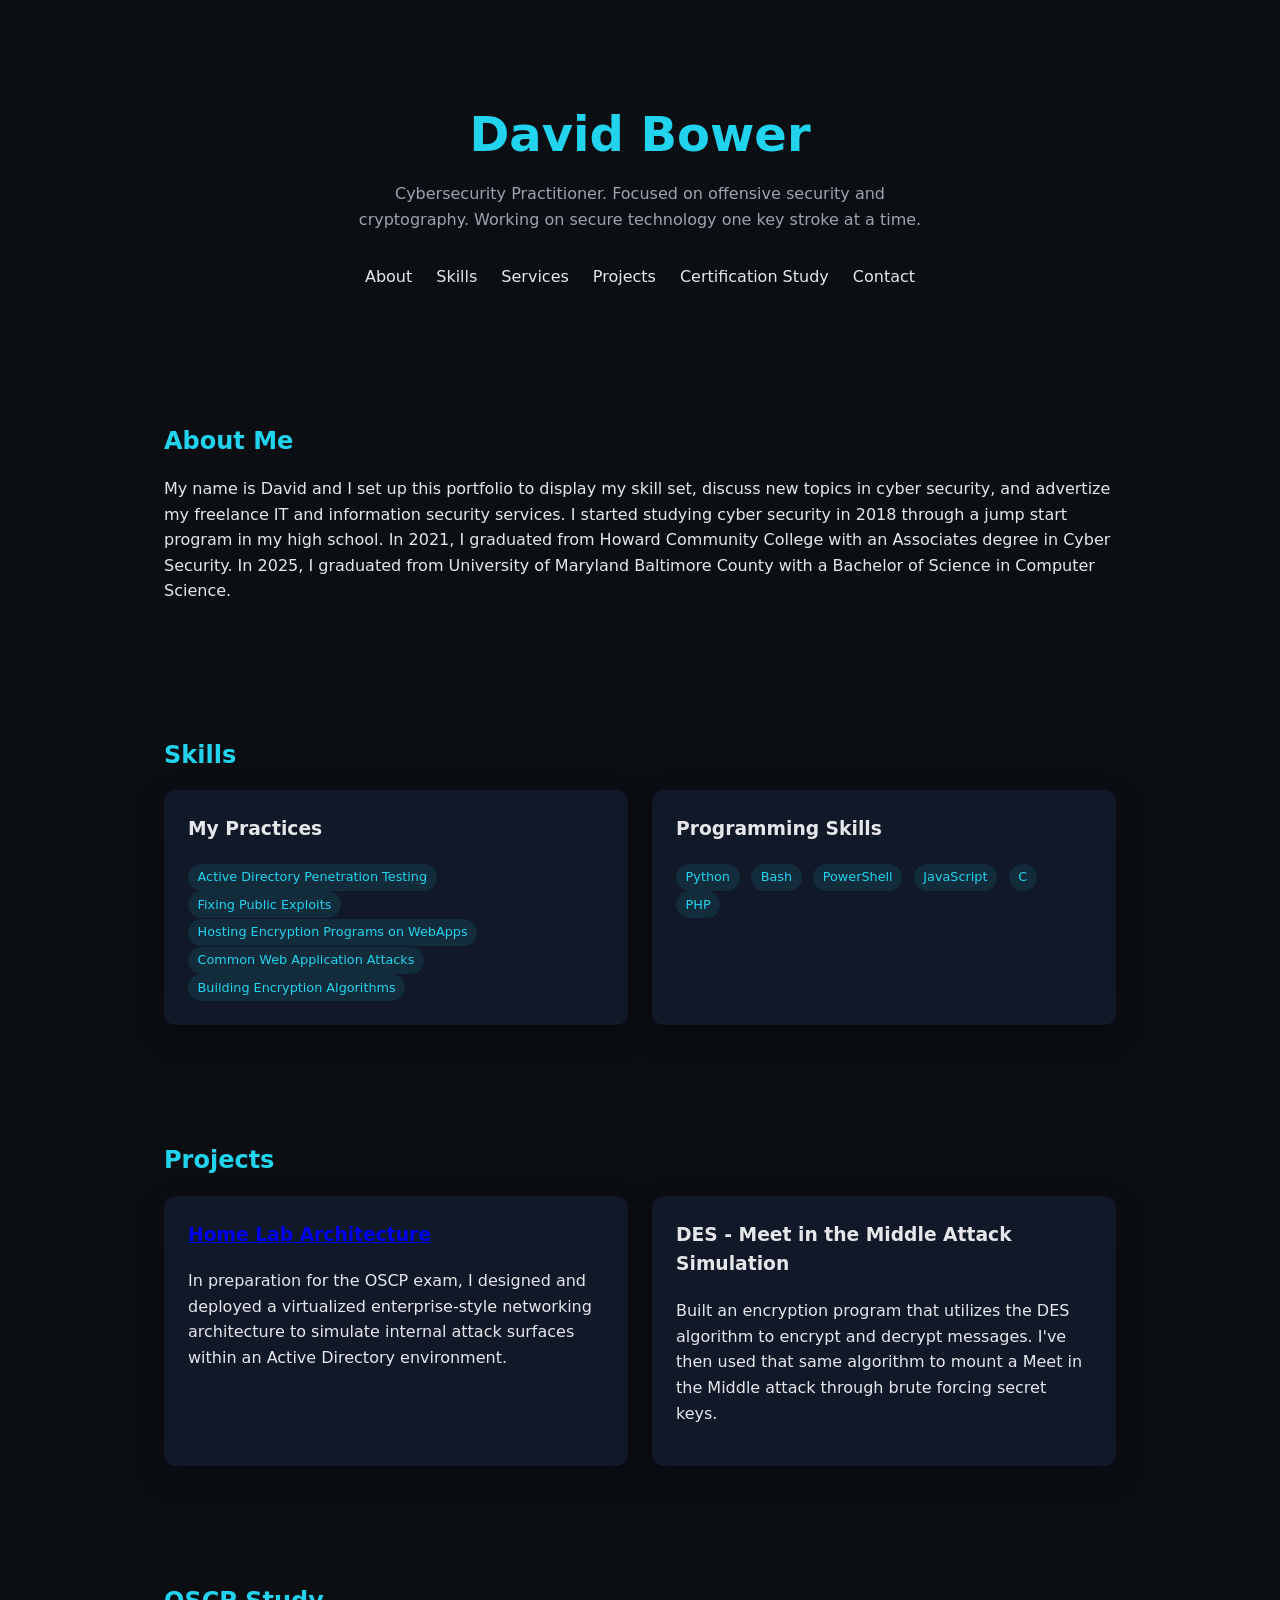
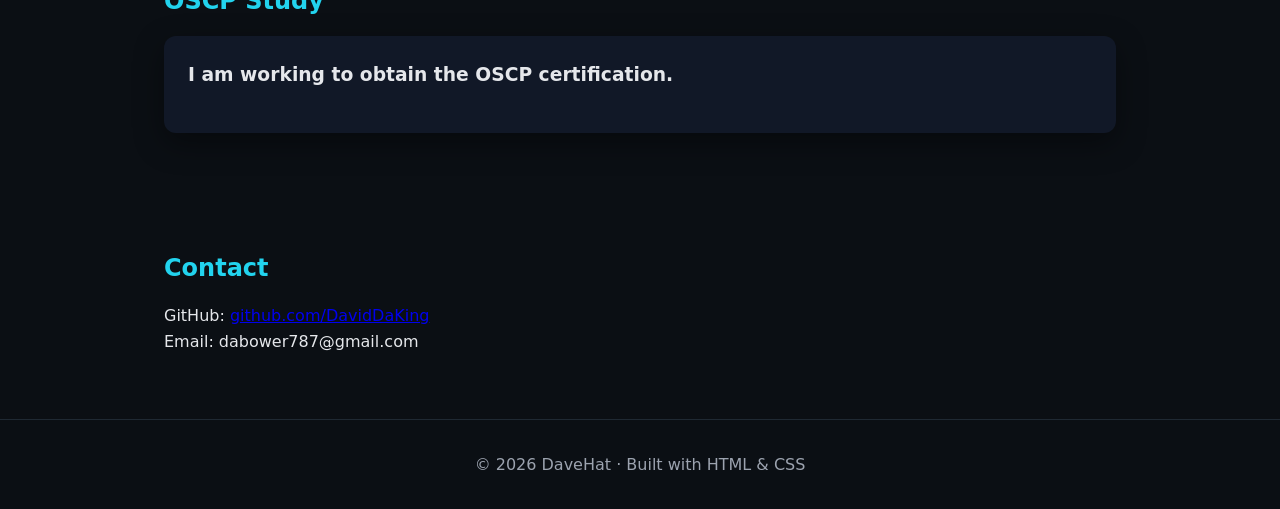
==== index.html @ ad840921 "Update index.html" ====
<!DOCTYPE html>
<html lang="en">
<head>
  <meta charset="UTF-8" />
  <meta name="viewport" content="width=device-width, initial-scale=1.0" />
  <title>DaveHat | Cybersecurity Portfolio</title>
  <link rel="stylesheet" href="myStyle.css">
  <link rel="icon" type="image/svg+xml" href="/images/favicon.svg">
</head>
<body>

<header>
  <h1>David Bower</h1>
  <p>Cybersecurity Practitioner. Focused on offensive security and cryptography. Working on secure technology one key stroke at a time.</p>
  <nav>
    <a href="#about">About</a>
    <a href="#skills">Skills</a>
    <a href="services.html">Services</a>
    <a href="#projects">Projects</a>
    <a href="#writeups">Certification Study</a>
    <a href="#contact">Contact</a>
  </nav>
</header>

<section id="about">
  <h2>About Me</h2>
  <p>
    My name is David and I set up this portfolio to display my skill set, discuss new topics in cyber security, 
    and advertize my freelance IT and information security services. I started studying cyber security in 2018 through a jump start program in my high school. In 2021, I graduated from Howard
    Community College with an Associates degree in Cyber Security. In 2025, I graduated from University of Maryland Baltimore County with a Bachelor of Science in Computer Science.

    <!-- Talk about experience next?  -->
  </p>
</section>

<section id="skills">
  <h2>Skills</h2>
  <div class="grid">
    <div class="card">
      <h3>My Practices</h3>
      <span class="tag">Active Directory Penetration Testing</span>
      <span class="tag">Fixing Public Exploits</span>
      <span class="tag">Hosting Encryption Programs on WebApps</span>
      <span class="tag">Common Web Application Attacks</span>
      <span class="tag">Building Encryption Algorithms</span>
    </div>
    <div class="card">
      <h3>Programming Skills</h3>
      <span class="tag">Python</span>
      <span class="tag">Bash</span>
      <span class="tag">PowerShell</span>
      <span class="tag">JavaScript</span>
      <span class="tag">C</span>
      <span class="tag">PHP</span>
    </div>
  </div>
</section>

<section id="projects">
  <!-- Questions to answer : Home Lab Architecture (EXAMPLE)

    - Put this in a document to display on the site. 

    1. What problem am I solving? 

      Throughout my process of studying for the OSCP, I found that there were too few Active Directory labs. The ones that were available 
      seemed to have hit the same subjects repeatedly. 

    2. Why does that problem matter? 

      This problem had to be solved for the purpose of preparation. I felt the need of having to go through every possible attack surface, leave no stone unturned,
      and learn more about developing enterprise networks and securing them.

    3. What did I do? 

      I virtualized an "OSCP-Style" active directory lab environment. This consisted of a Domain Controller, Windows Server 2022, and a Windows 11 machine. 

    4. How did I do it? 

      I used proxmox for virtual machines, OPNSense for routing and firewall rules, and Kali Linux for executing offensive security tools. 

    5. What challenges did I hit? 

      Lots of routing issues. I had to set up routing per OSCP requirements. The internal computers were not allowed to communicate with external sources.

    6. How did I solve these challenges? 

      Persistence 

    7. Result 

      Working lab, able to emulate any attack surfaces I want. I can go down an arbitrary list, take good notes, and be well prepared for the exam. 

  -->
  <h2>Projects</h2>
  <div class="grid">
    <div class="card">
      <h3><a href="projects/netArch.html">Home Lab Architecture</a></h3>
      <p>
        In preparation for the OSCP exam, I designed and deployed a virtualized enterprise-style networking architecture
        to simulate internal attack surfaces within an Active Directory environment. 
      </p>
    </div>
    <div class="card">
      <h3>DES - Meet in the Middle Attack Simulation</h3>
      <p>Built an encryption program that utilizes the DES algorithm to encrypt and decrypt messages. 
        I've then used that same algorithm to mount a Meet in the Middle attack through brute forcing secret keys.
      </p>
    </div>
    <!-- <div class="card">
      <h3>Exploit Scraper</h3>
      <p>Python tool that scrapes Exploit-DB and outputs JSON for research workflows.</p>
    </div> -->
  </div>
</section>

<section id="writeups">
  <h2>OSCP Study</h2>
  <div class="grid">
    <div class="card">
      <h3>I am working to obtain the OSCP certification.</h3>
      <!-- Display OSCP methodology. -->
      <!-- Share write ups of HTB boxes to showcase documentation skills -->
    </div>
  </div>
</section>

<section id="contact">
  <h2>Contact</h2>
  <p>
    GitHub: <a href="https://github.com/DavidDaKing" target="_blank">github.com/DavidDaKing</a><br />
    Email: dabower787@gmail.com
  </p>
</section>

<footer>
  © 2026 DaveHat · Built with HTML & CSS
</footer>

</body>
</html>
---- myStyle.css ----
:root {
    --bg: #0b0f14;
    --card: #111827;
    --accent: #22d3ee;
    --text: #e5e7eb;
    --muted: #9ca3af;
}

* {
    box-sizing: border-box;
}

body {
    margin: 0;
    font-family: system-ui, -apple-system, BlinkMacSystemFont, sans-serif;
    background: var(--bg);
    color: var(--text);
    line-height: 1.6;
}

header {
    padding: 4rem 1.5rem;
    text-align: center;
}

header h1 {
    font-size: 3rem;
    margin-bottom: 0.5rem;
    color: var(--accent);
}

header p {
    color: var(--muted);
    max-width: 600px;
    margin: 0 auto;
}

nav {
    display: flex;
    justify-content: center;
    gap: 1.5rem;
    margin-top: 2rem;
}

nav a {
    color: var(--text);
    text-decoration: none;
    font-weight: 500;
}

nav a:hover {
    color: var(--accent);
}

section {
    max-width: 1000px;
    margin: 0 auto;
    padding: 3rem 1.5rem;
}

h2 {
    color: var(--accent);
    margin-bottom: 1rem;
}

.grid {
    display: grid;
    grid-template-columns: repeat(auto-fit, minmax(250px, 1fr));
    gap: 1.5rem;
}

.card {
    background: var(--card);
    padding: 1.5rem;
    border-radius: 12px;
    box-shadow: 0 10px 30px rgba(0, 0, 0, 0.4);
}

.card h3 {
    margin-top: 0;
}

footer {
    text-align: center;
    padding: 2rem;
    color: var(--muted);
    border-top: 1px solid #1f2933;
}

.tag {
    display: inline-block;
    background: rgba(34, 211, 238, 0.1);
    color: var(--accent);
    padding: 0.2rem 0.6rem;
    border-radius: 999px;
    font-size: 0.8rem;
    margin-right: 0.4rem;
}
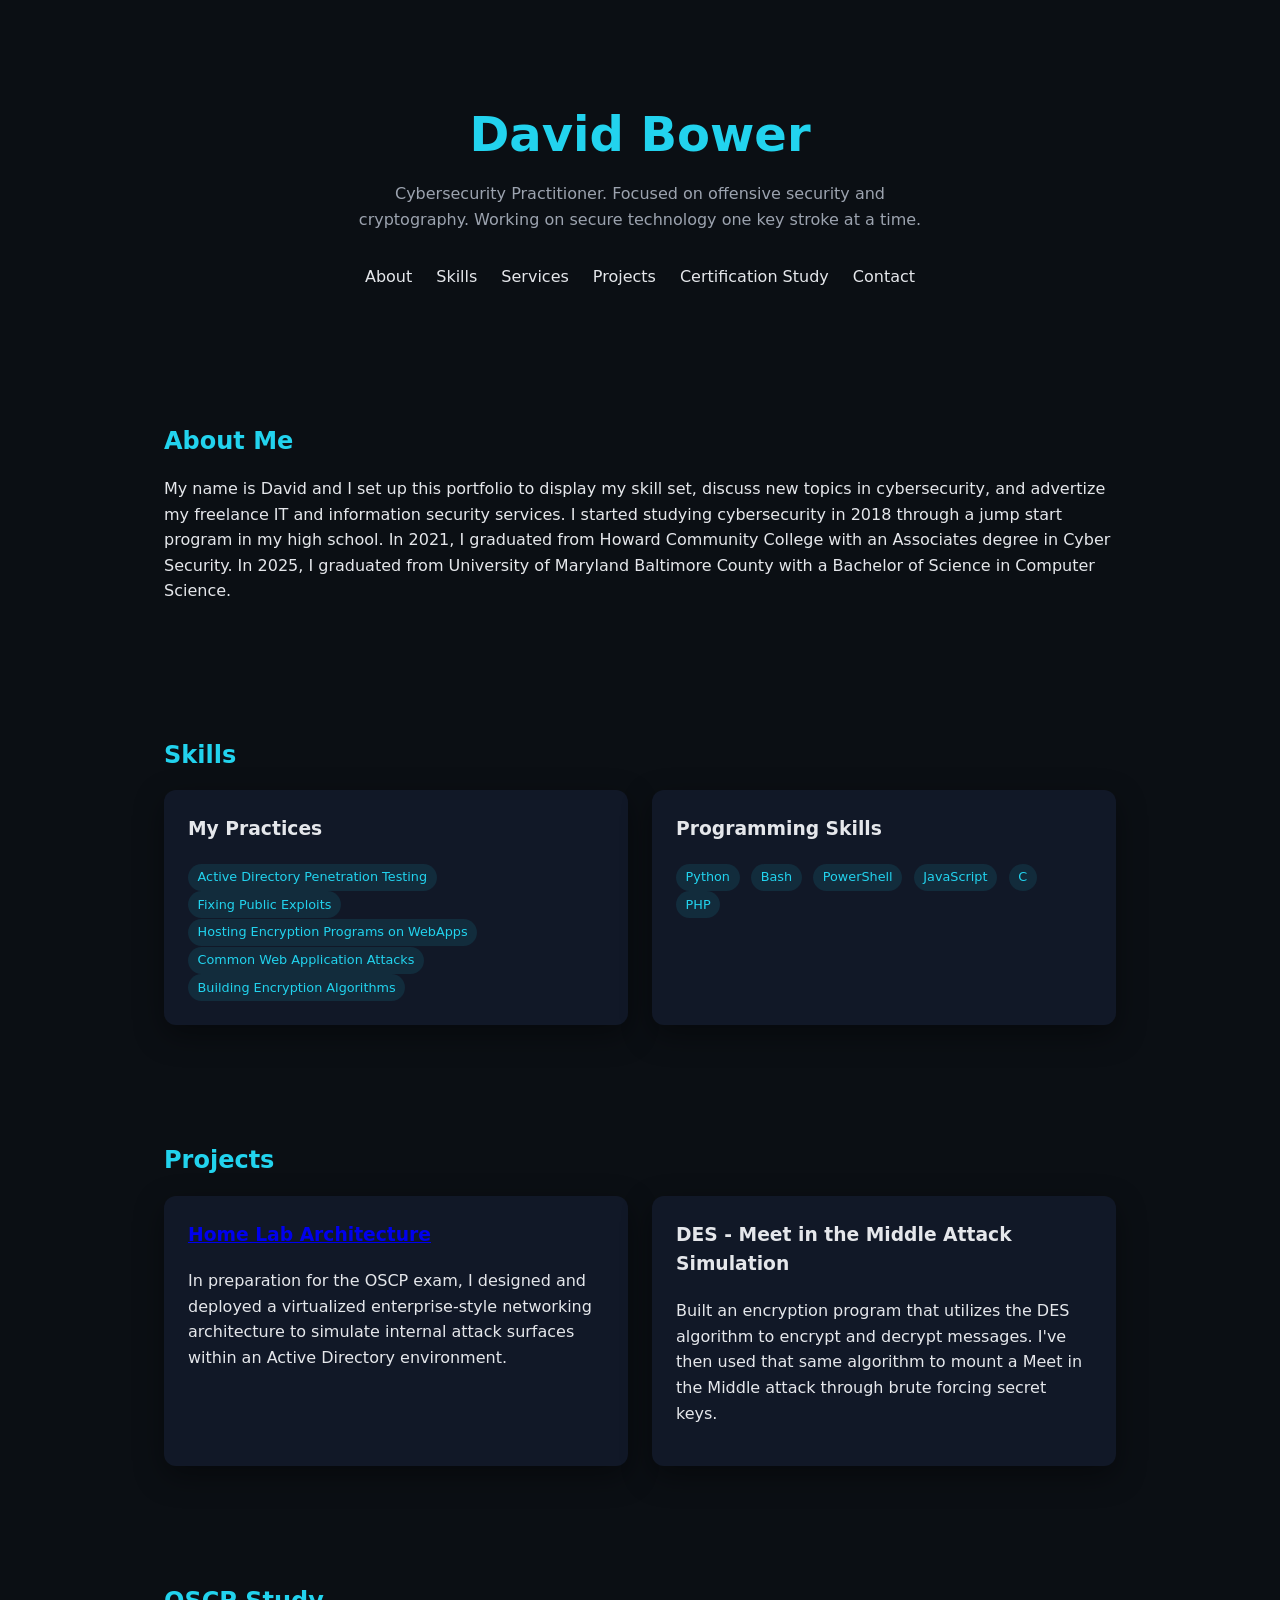
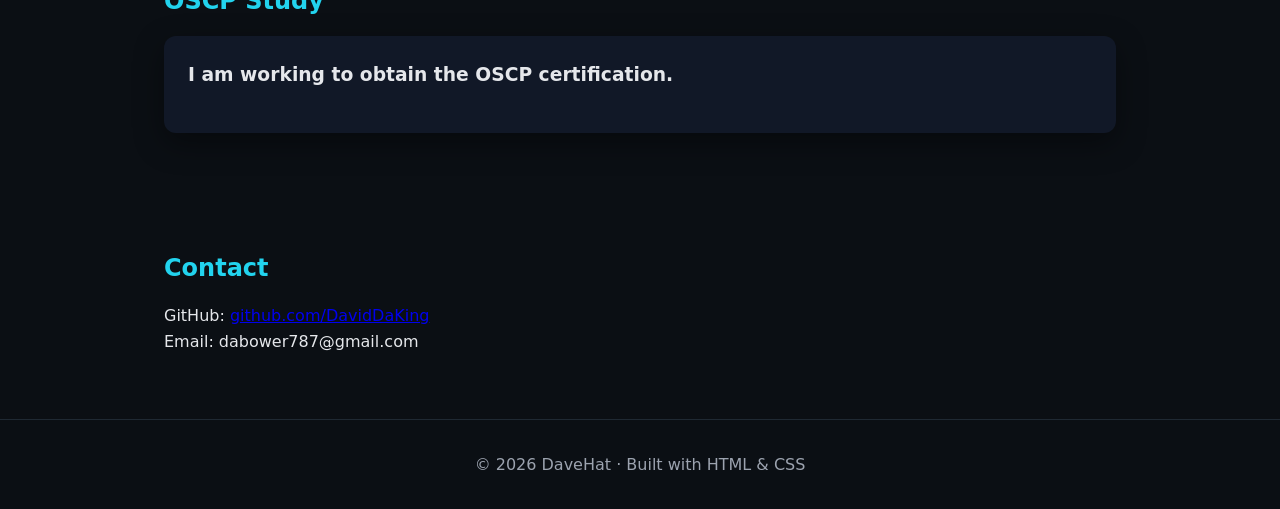
==== commit 642e02c4: "Update index.html" ====
--- a/index.html
+++ b/index.html
@@ -25,8 +25,8 @@
 <section id="about">
   <h2>About Me</h2>
   <p>
-    My name is David and I set up this portfolio to display my skill set, discuss new topics in cyber security, 
-    and advertize my freelance IT and information security services. I started studying cyber security in 2018 through a jump start program in my high school. In 2021, I graduated from Howard
+    My name is David and I set up this portfolio to display my skill set, discuss new topics in cybersecurity, 
+    and advertize my freelance IT and information security services. I started studying cybersecurity in 2018 through a jump start program in my high school. In 2021, I graduated from Howard
     Community College with an Associates degree in Cyber Security. In 2025, I graduated from University of Maryland Baltimore County with a Bachelor of Science in Computer Science.
 
     <!-- Talk about experience next?  -->
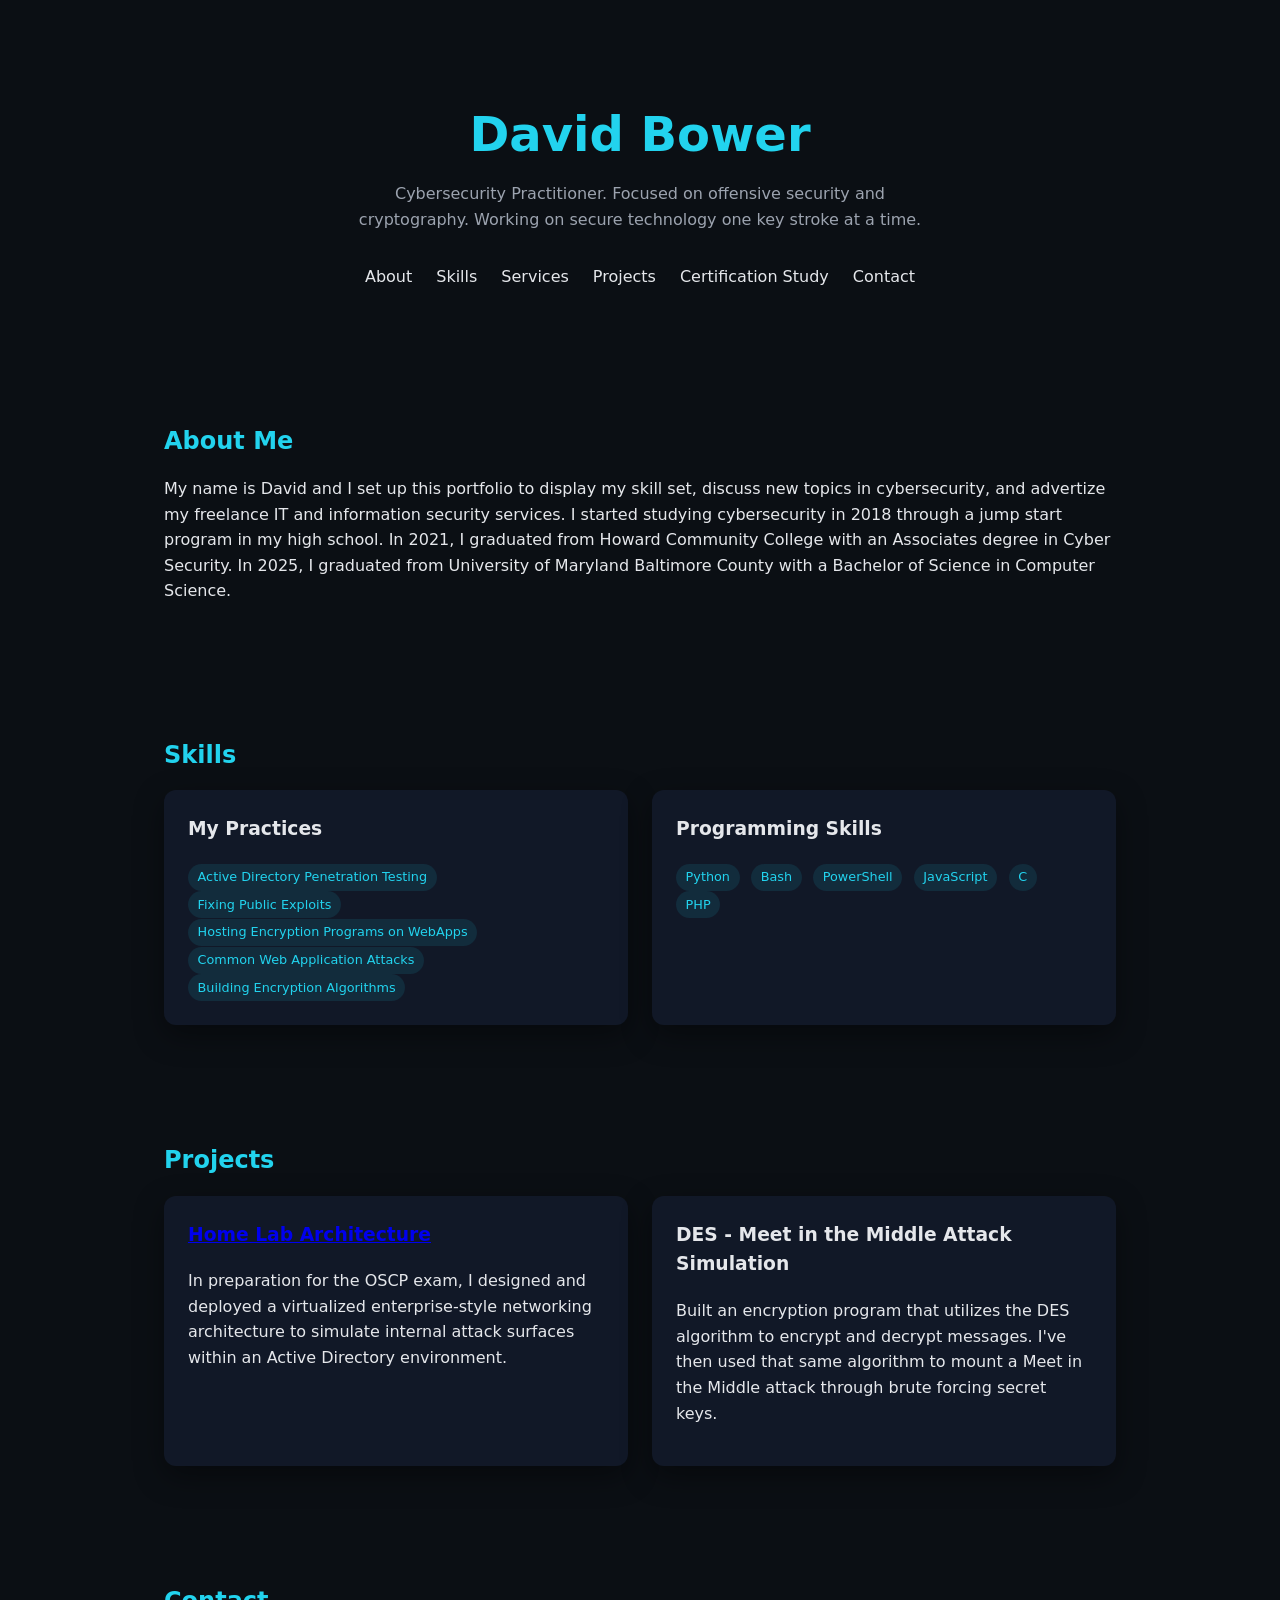
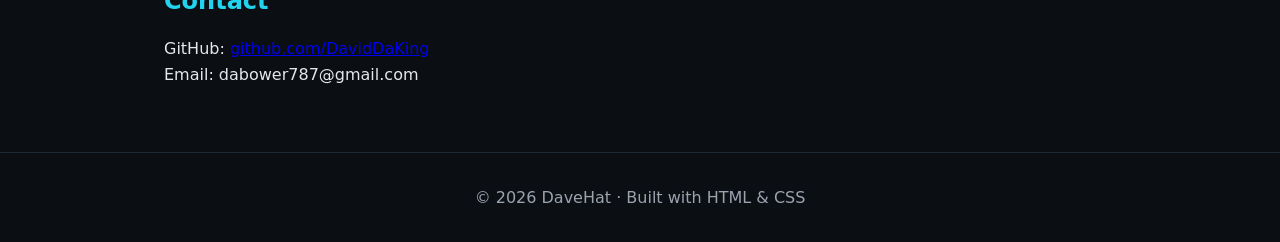
==== commit 1ead6c42: "New Page - Write-ups" ====
--- a/index.html
+++ b/index.html
@@ -5,7 +5,9 @@
   <meta name="viewport" content="width=device-width, initial-scale=1.0" />
   <title>DaveHat | Cybersecurity Portfolio</title>
   <link rel="stylesheet" href="myStyle.css">
-  <link rel="icon" type="image/svg+xml" href="/images/favicon.svg">
+  <link
+  rel="icon"
+  href='data:image/svg+xml,<svg xmlns="http://www.w3.org/2000/svg" viewBox="0 0 128 128"><text x="50%" y="50%" text-anchor="middle" dominant-baseline="central" font-size="96">🌐</text></svg>'>
 </head>
 <body>
 
@@ -17,7 +19,7 @@
     <a href="#skills">Skills</a>
     <a href="services.html">Services</a>
     <a href="#projects">Projects</a>
-    <a href="#writeups">Certification Study</a>
+    <a href="writeups/writeupList.html">Certification Study</a>
     <a href="#contact">Contact</a>
   </nav>
 </header>
@@ -114,17 +116,6 @@
   </div>
 </section>
 
-<section id="writeups">
-  <h2>OSCP Study</h2>
-  <div class="grid">
-    <div class="card">
-      <h3>I am working to obtain the OSCP certification.</h3>
-      <!-- Display OSCP methodology. -->
-      <!-- Share write ups of HTB boxes to showcase documentation skills -->
-    </div>
-  </div>
-</section>
-
 <section id="contact">
   <h2>Contact</h2>
   <p>
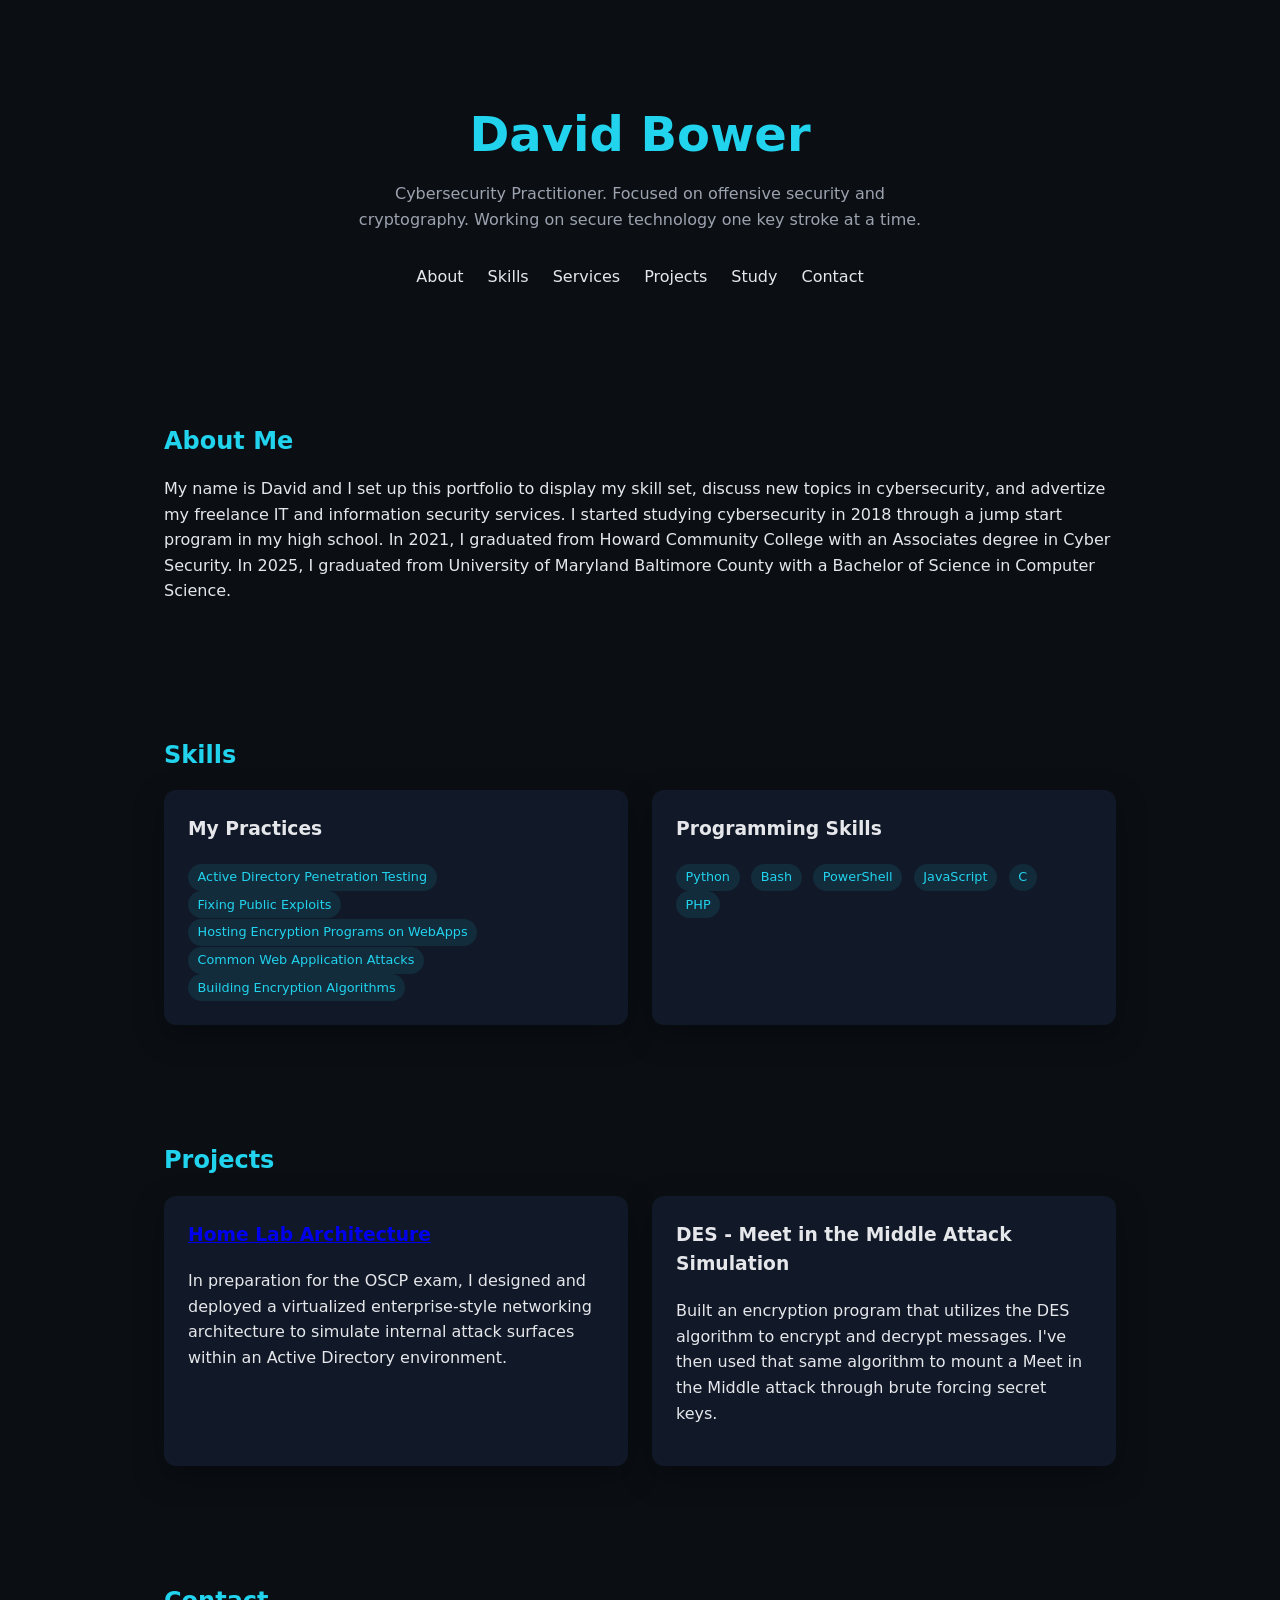
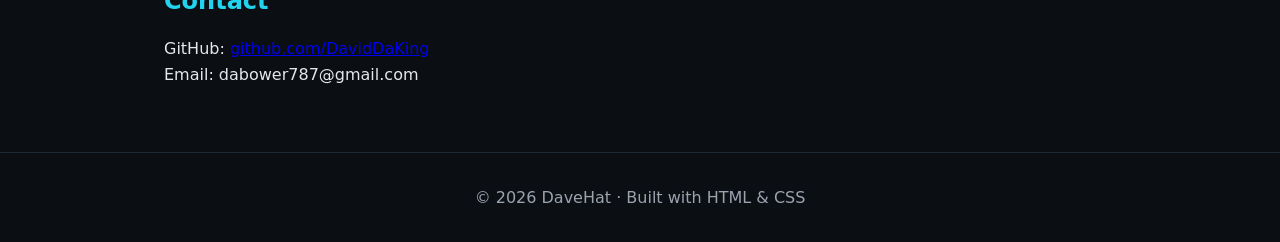
==== commit 50fc5498: "Update index.html" ====
--- a/index.html
+++ b/index.html
@@ -19,7 +19,7 @@
     <a href="#skills">Skills</a>
     <a href="services.html">Services</a>
     <a href="#projects">Projects</a>
-    <a href="writeups/writeupList.html">Certification Study</a>
+    <a href="writeups/writeupList.html">Study</a>
     <a href="#contact">Contact</a>
   </nav>
 </header>
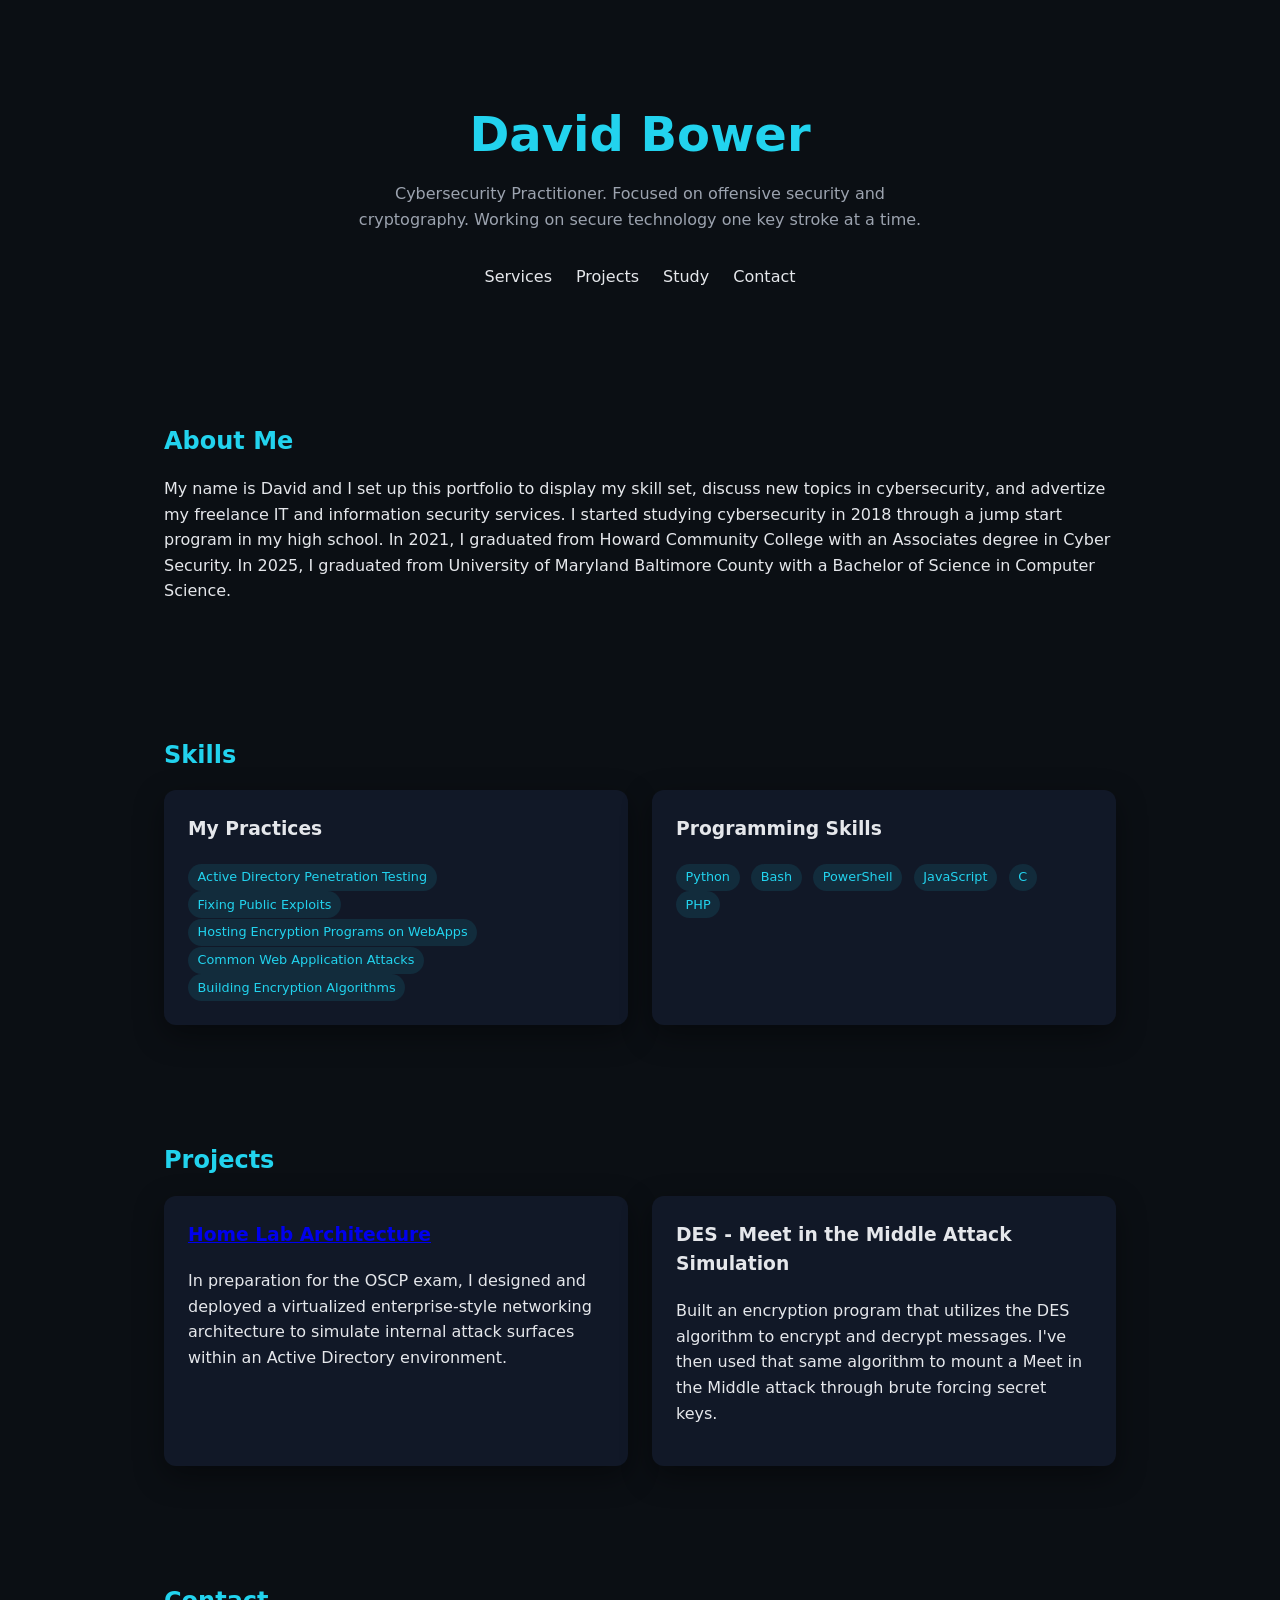
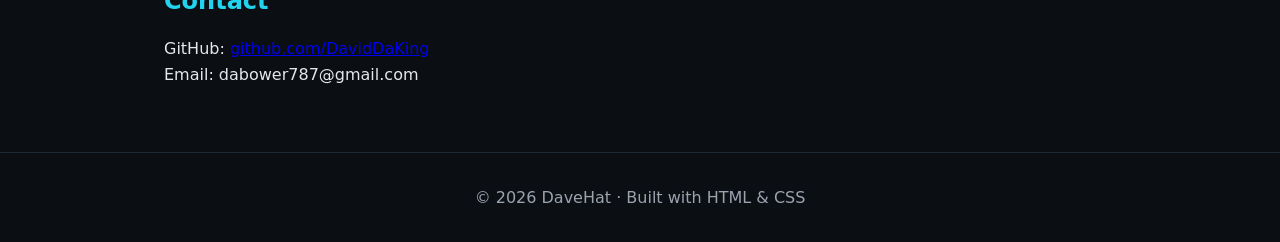
==== commit 8dc9a2b1: "CVE-2026-31431 Copy Fail Write-up post" ====
--- a/index.html
+++ b/index.html
@@ -15,8 +15,8 @@
   <h1>David Bower</h1>
   <p>Cybersecurity Practitioner. Focused on offensive security and cryptography. Working on secure technology one key stroke at a time.</p>
   <nav>
-    <a href="#about">About</a>
-    <a href="#skills">Skills</a>
+    <!-- <a href="#about">About</a>
+    <a href="#skills">Skills</a> -->
     <a href="services.html">Services</a>
     <a href="#projects">Projects</a>
     <a href="writeups/writeupList.html">Study</a>
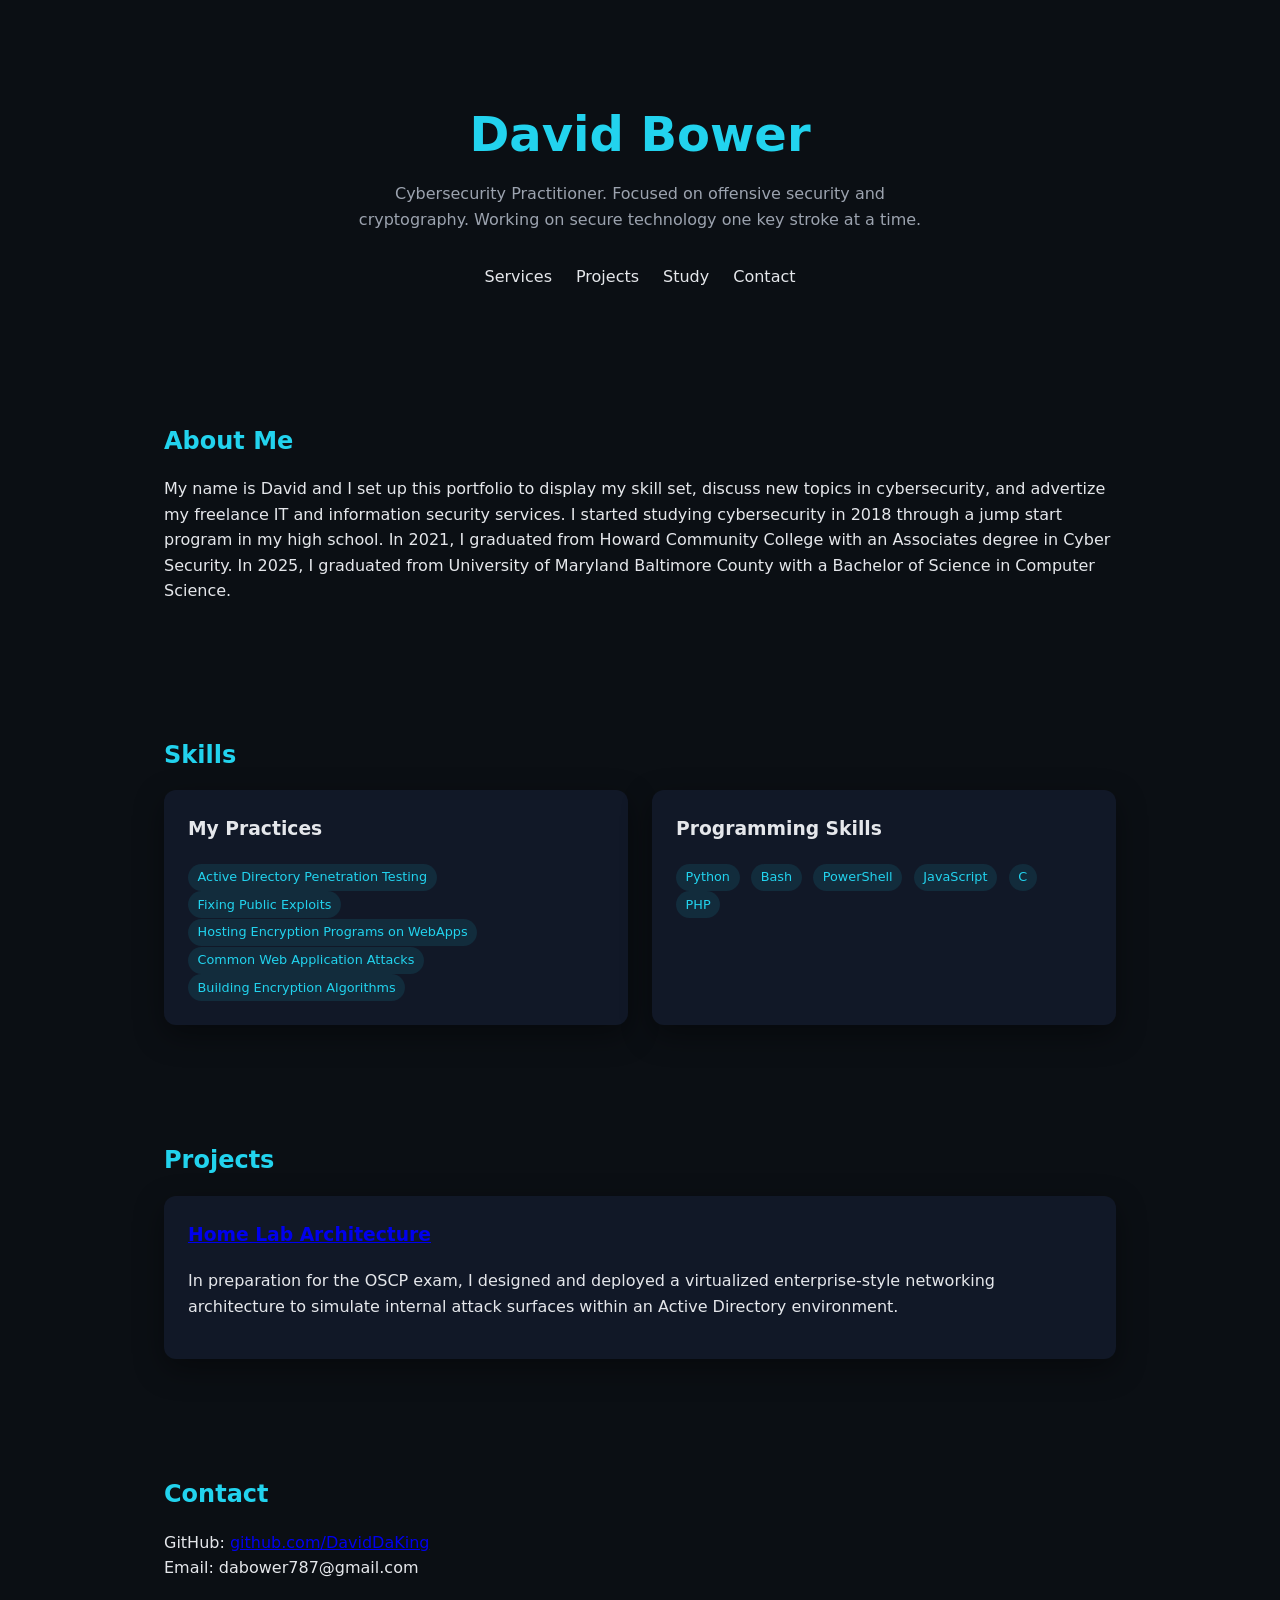
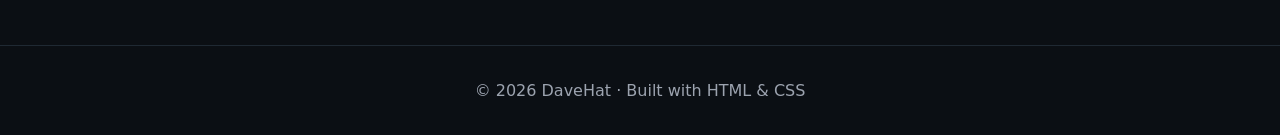
==== commit d788f267: "Additions and omissions" ====
--- a/index.html
+++ b/index.html
@@ -103,12 +103,12 @@
         to simulate internal attack surfaces within an Active Directory environment. 
       </p>
     </div>
-    <div class="card">
+    <!-- <div class="card">
       <h3>DES - Meet in the Middle Attack Simulation</h3>
       <p>Built an encryption program that utilizes the DES algorithm to encrypt and decrypt messages. 
         I've then used that same algorithm to mount a Meet in the Middle attack through brute forcing secret keys.
       </p>
-    </div>
+    </div> -->
     <!-- <div class="card">
       <h3>Exploit Scraper</h3>
       <p>Python tool that scrapes Exploit-DB and outputs JSON for research workflows.</p>
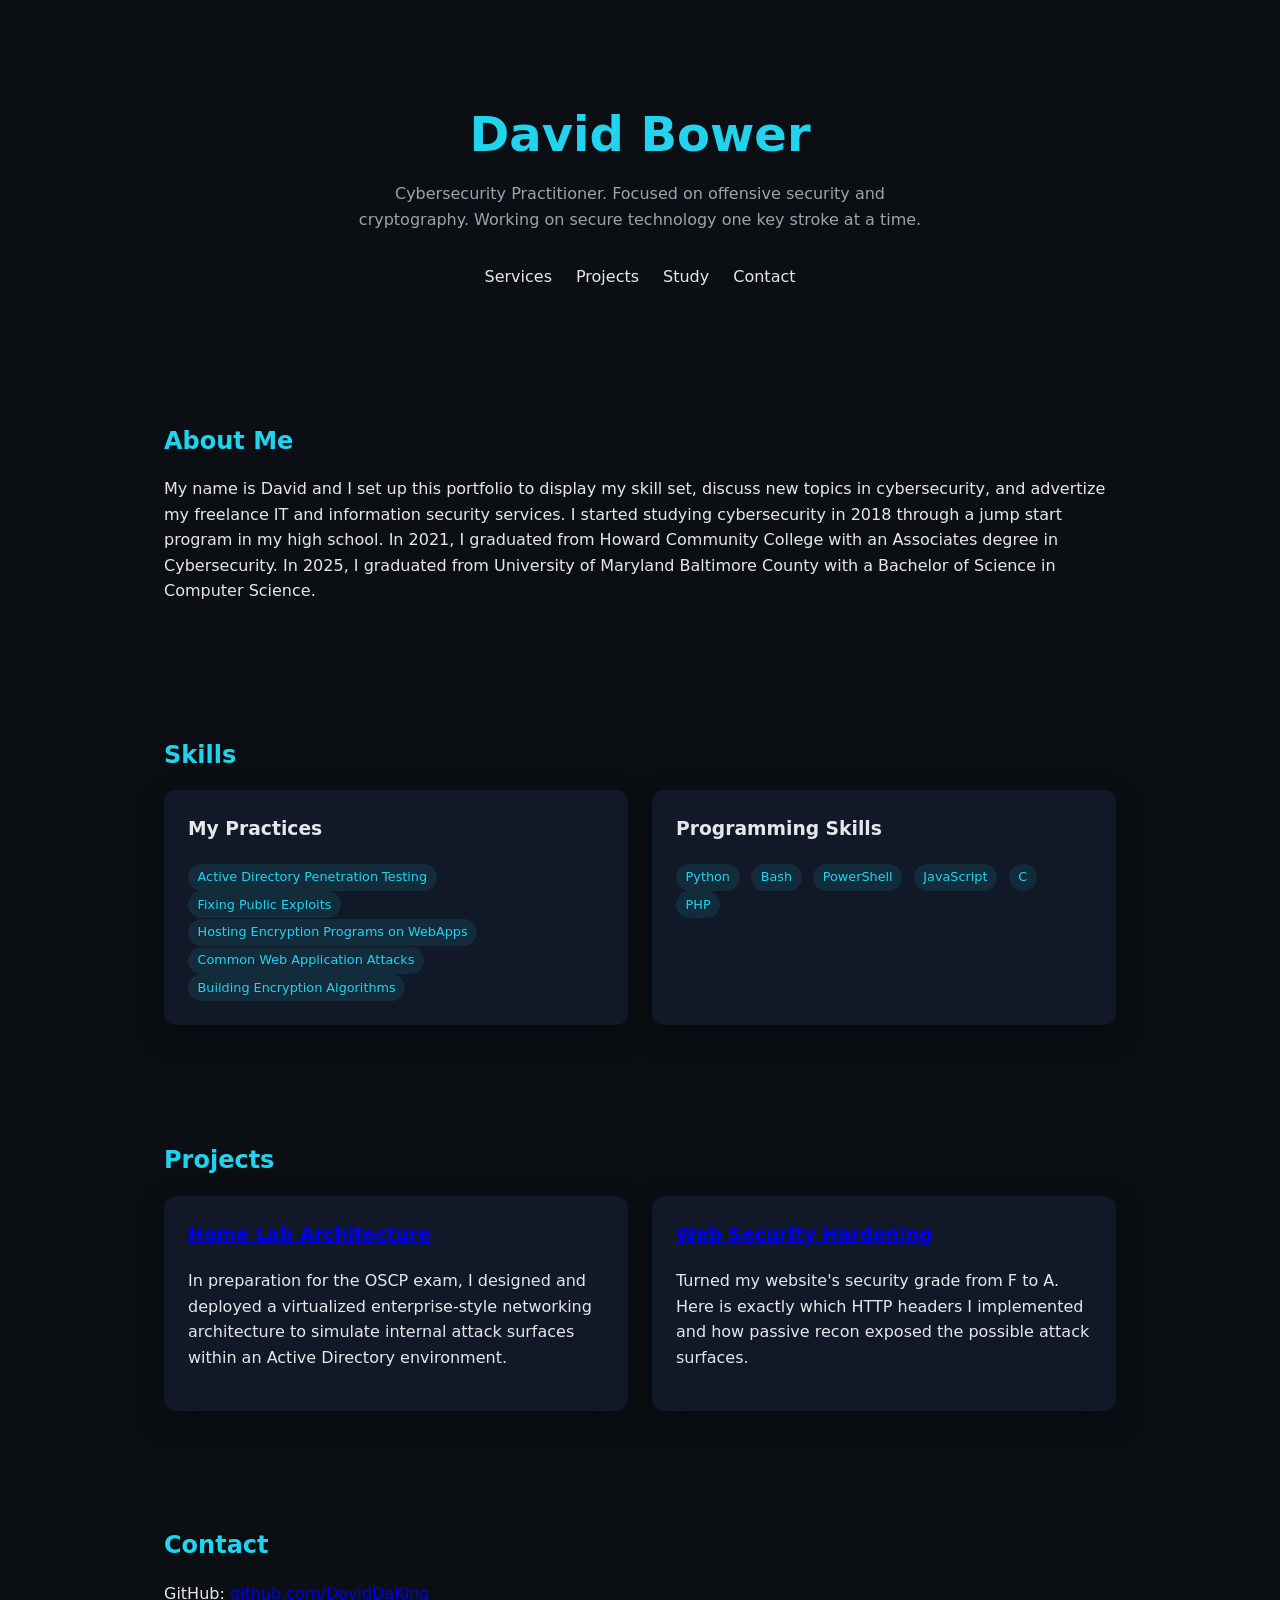
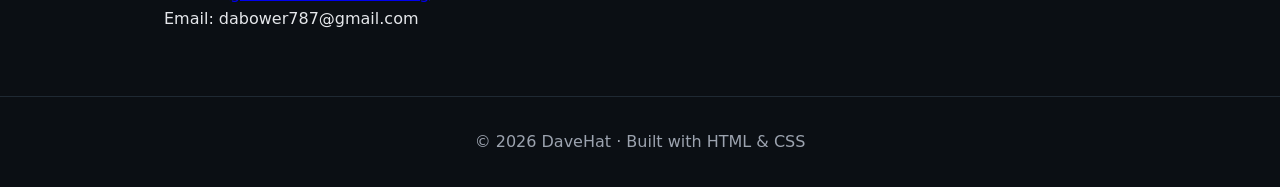
==== commit a158b50a: "Update main page to reflect recent writeup" ====
--- a/index.html
+++ b/index.html
@@ -1,65 +1,69 @@
 <!DOCTYPE html>
 <html lang="en">
+
 <head>
   <meta charset="UTF-8" />
   <meta name="viewport" content="width=device-width, initial-scale=1.0" />
   <title>DaveHat | Cybersecurity Portfolio</title>
   <link rel="stylesheet" href="myStyle.css">
-  <link
-  rel="icon"
-  href='data:image/svg+xml,<svg xmlns="http://www.w3.org/2000/svg" viewBox="0 0 128 128"><text x="50%" y="50%" text-anchor="middle" dominant-baseline="central" font-size="96">🌐</text></svg>'>
+  <link rel="icon"
+    href='data:image/svg+xml,<svg xmlns="http://www.w3.org/2000/svg" viewBox="0 0 128 128"><text x="50%" y="50%" text-anchor="middle" dominant-baseline="central" font-size="96">🌐</text></svg>'>
 </head>
+
 <body>
 
-<header>
-  <h1>David Bower</h1>
-  <p>Cybersecurity Practitioner. Focused on offensive security and cryptography. Working on secure technology one key stroke at a time.</p>
-  <nav>
-    <!-- <a href="#about">About</a>
+  <header>
+    <h1>David Bower</h1>
+    <p>Cybersecurity Practitioner. Focused on offensive security and cryptography. Working on secure technology one key
+      stroke at a time.</p>
+    <nav>
+      <!-- <a href="#about">About</a>
     <a href="#skills">Skills</a> -->
-    <a href="services.html">Services</a>
-    <a href="#projects">Projects</a>
-    <a href="writeups/writeupList.html">Study</a>
-    <a href="#contact">Contact</a>
-  </nav>
-</header>
+      <a href="services.html">Services</a>
+      <a href="#projects">Projects</a>
+      <a href="writeups/writeupList.html">Study</a>
+      <a href="#contact">Contact</a>
+    </nav>
+  </header>
 
-<section id="about">
-  <h2>About Me</h2>
-  <p>
-    My name is David and I set up this portfolio to display my skill set, discuss new topics in cybersecurity, 
-    and advertize my freelance IT and information security services. I started studying cybersecurity in 2018 through a jump start program in my high school. In 2021, I graduated from Howard
-    Community College with an Associates degree in Cyber Security. In 2025, I graduated from University of Maryland Baltimore County with a Bachelor of Science in Computer Science.
+  <section id="about">
+    <h2>About Me</h2>
+    <p>
+      My name is David and I set up this portfolio to display my skill set, discuss new topics in cybersecurity,
+      and advertize my freelance IT and information security services. I started studying cybersecurity in 2018 through
+      a jump start program in my high school. In 2021, I graduated from Howard
+      Community College with an Associates degree in Cybersecurity. In 2025, I graduated from University of Maryland
+      Baltimore County with a Bachelor of Science in Computer Science.
 
-    <!-- Talk about experience next?  -->
-  </p>
-</section>
+      <!-- Talk about experience next?  -->
+    </p>
+  </section>
 
-<section id="skills">
-  <h2>Skills</h2>
-  <div class="grid">
-    <div class="card">
-      <h3>My Practices</h3>
-      <span class="tag">Active Directory Penetration Testing</span>
-      <span class="tag">Fixing Public Exploits</span>
-      <span class="tag">Hosting Encryption Programs on WebApps</span>
-      <span class="tag">Common Web Application Attacks</span>
-      <span class="tag">Building Encryption Algorithms</span>
+  <section id="skills">
+    <h2>Skills</h2>
+    <div class="grid">
+      <div class="card">
+        <h3>My Practices</h3>
+        <span class="tag">Active Directory Penetration Testing</span>
+        <span class="tag">Fixing Public Exploits</span>
+        <span class="tag">Hosting Encryption Programs on WebApps</span>
+        <span class="tag">Common Web Application Attacks</span>
+        <span class="tag">Building Encryption Algorithms</span>
+      </div>
+      <div class="card">
+        <h3>Programming Skills</h3>
+        <span class="tag">Python</span>
+        <span class="tag">Bash</span>
+        <span class="tag">PowerShell</span>
+        <span class="tag">JavaScript</span>
+        <span class="tag">C</span>
+        <span class="tag">PHP</span>
+      </div>
     </div>
-    <div class="card">
-      <h3>Programming Skills</h3>
-      <span class="tag">Python</span>
-      <span class="tag">Bash</span>
-      <span class="tag">PowerShell</span>
-      <span class="tag">JavaScript</span>
-      <span class="tag">C</span>
-      <span class="tag">PHP</span>
-    </div>
-  </div>
-</section>
+  </section>
 
-<section id="projects">
-  <!-- Questions to answer : Home Lab Architecture (EXAMPLE)
+  <section id="projects">
+    <!-- Questions to answer : Home Lab Architecture (EXAMPLE)
 
     - Put this in a document to display on the site. 
 
@@ -94,39 +98,49 @@
       Working lab, able to emulate any attack surfaces I want. I can go down an arbitrary list, take good notes, and be well prepared for the exam. 
 
   -->
-  <h2>Projects</h2>
-  <div class="grid">
-    <div class="card">
-      <h3><a href="projects/netArch.html">Home Lab Architecture</a></h3>
-      <p>
-        In preparation for the OSCP exam, I designed and deployed a virtualized enterprise-style networking architecture
-        to simulate internal attack surfaces within an Active Directory environment. 
-      </p>
-    </div>
-    <!-- <div class="card">
+    <h2>Projects</h2>
+    <div class="grid">
+      <div class="card">
+        <h3><a href="projects/netArch.html">Home Lab Architecture</a></h3>
+        <p>
+          In preparation for the OSCP exam, I designed and deployed a virtualized enterprise-style networking
+          architecture
+          to simulate internal attack surfaces within an Active Directory environment.
+        </p>
+      </div>
+
+      <div class="card">
+        <h3><a href="writeups/DaveHat-Hardening.html">Web Security Hardening</a></h3>
+        <p>
+          Turned my website's security grade from F to A. Here is exactly which HTTP headers I implemented and how
+          passive recon exposed the possible attack surfaces.
+        </p>
+      </div>
+      <!-- <div class="card">
       <h3>DES - Meet in the Middle Attack Simulation</h3>
       <p>Built an encryption program that utilizes the DES algorithm to encrypt and decrypt messages. 
         I've then used that same algorithm to mount a Meet in the Middle attack through brute forcing secret keys.
       </p>
     </div> -->
-    <!-- <div class="card">
+      <!-- <div class="card">
       <h3>Exploit Scraper</h3>
       <p>Python tool that scrapes Exploit-DB and outputs JSON for research workflows.</p>
     </div> -->
-  </div>
-</section>
+    </div>
+  </section>
 
-<section id="contact">
-  <h2>Contact</h2>
-  <p>
-    GitHub: <a href="https://github.com/DavidDaKing" target="_blank">github.com/DavidDaKing</a><br />
-    Email: dabower787@gmail.com
-  </p>
-</section>
+  <section id="contact">
+    <h2>Contact</h2>
+    <p>
+      GitHub: <a href="https://github.com/DavidDaKing" target="_blank">github.com/DavidDaKing</a><br />
+      Email: dabower787@gmail.com
+    </p>
+  </section>
 
-<footer>
-  © 2026 DaveHat · Built with HTML & CSS
-</footer>
+  <footer>
+    © 2026 DaveHat · Built with HTML & CSS
+  </footer>
 
 </body>
-</html>
+
+</html>
